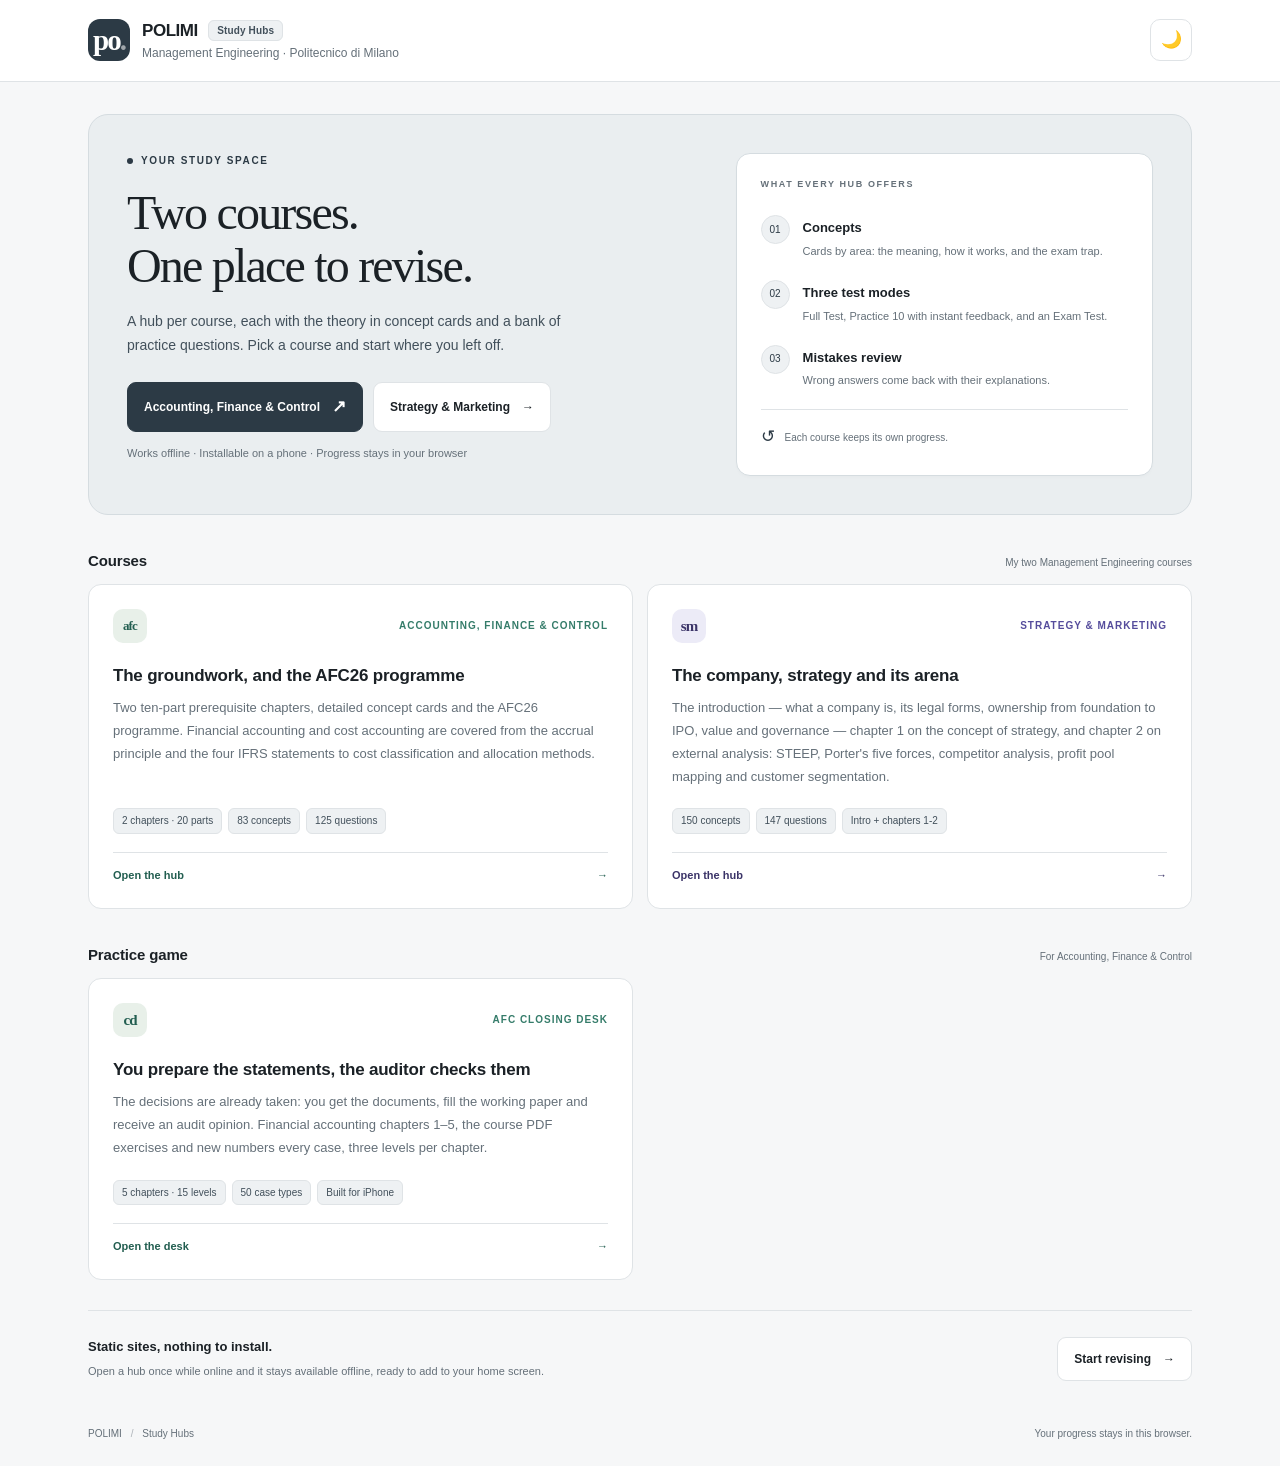
==== index.html @ f065247d "Add AFC Closing Desk: a statement-preparation game for iPhone A practice game for Accounting, Financ" ====
<!doctype html>
<html lang="en">
<head>
<meta charset="utf-8" />
<meta name="viewport" content="width=device-width, initial-scale=1, viewport-fit=cover" />
<title>POLIMI Study Hubs</title>
<meta name="description" content="Personal revision sites for my Management Engineering courses: concept cards and practice questions, one hub per course." />
<link rel="manifest" href="manifest.json" />
<link rel="icon" href="icon.svg" type="image/svg+xml" />
<link rel="apple-touch-icon" href="icon.svg" />
<meta name="theme-color" content="#2c3a45" />
<meta name="apple-mobile-web-app-capable" content="yes" />
<script>(function(){try{var t=localStorage.getItem('polimi_theme');if(!t){t=(window.matchMedia&&window.matchMedia('(prefers-color-scheme: dark)').matches)?'dark':'light';}document.documentElement.setAttribute('data-theme',t);}catch(e){}})();</script>
<link rel="stylesheet" href="portal.css" />
</head>
<body>
<a class="skip-link" href="#mainContent">Skip to content</a>
<header>
  <div class="header-inner">
    <div class="topbar">
      <div class="brand">
        <span class="brand-mark" aria-hidden="true">po<span>.</span></span>
        <div>
          <h1>POLIMI <span class="badge">Study Hubs</span></h1>
          <div class="small">Management Engineering · Politecnico di Milano</div>
        </div>
      </div>
      <button class="theme-toggle" id="themeToggle" title="Toggle dark mode" aria-label="Toggle dark mode">🌙</button>
    </div>
  </div>
</header>

<main id="mainContent" tabindex="-1">
  <div class="hero">
    <div class="hero-copy">
      <div class="eyebrow"><span class="status-dot" aria-hidden="true"></span> Your study space</div>
      <h2>Two courses.<br>One place to revise.</h2>
      <p>A hub per course, each with the theory in concept cards and a bank of practice questions. Pick a course and start where you left off.</p>
      <div class="hero-actions">
        <a class="primary" href="afc/index.html">Accounting, Finance &amp; Control <span aria-hidden="true">↗</span></a>
        <a class="ghost" href="sm/index.html">Strategy &amp; Marketing <span aria-hidden="true">→</span></a>
      </div>
      <div class="hero-note">Works offline · Installable on a phone · Progress stays in your browser</div>
    </div>
    <aside class="study-path" aria-label="What each hub offers">
      <div class="eyebrow">What every hub offers</div>
      <ol>
        <li><span class="step-number">01</span><div><strong>Concepts</strong><p>Cards by area: the meaning, how it works, and the exam trap.</p></div></li>
        <li><span class="step-number">02</span><div><strong>Three test modes</strong><p>Full Test, Practice 10 with instant feedback, and an Exam Test.</p></div></li>
        <li><span class="step-number">03</span><div><strong>Mistakes review</strong><p>Wrong answers come back with their explanations.</p></div></li>
      </ol>
      <div class="path-footer"><span aria-hidden="true">↺</span> Each course keeps its own progress.</div>
    </aside>
  </div>

  <div class="section-heading"><h3>Courses</h3><span class="small">My two Management Engineering courses</span></div>
  <div class="course-grid">
    <a class="course afc" href="afc/index.html">
      <div class="course-top">
        <span class="course-mark trigram" aria-hidden="true">afc</span>
        <span class="kicker">Accounting, Finance &amp; Control</span>
      </div>
      <h4>The groundwork, and the AFC26 programme</h4>
      <p>Two ten-part prerequisite chapters, detailed concept cards and the AFC26 programme. Financial accounting and cost accounting are covered from the accrual principle and the four IFRS statements to cost classification and allocation methods.</p>
      <div class="counts"><span>2 chapters · 20 parts</span><span>83 concepts</span><span>125 questions</span></div>
      <div class="course-open">Open the hub <span aria-hidden="true">→</span></div>
    </a>

    <a class="course sm" href="sm/index.html">
      <div class="course-top">
        <span class="course-mark" aria-hidden="true">sm</span>
        <span class="kicker">Strategy &amp; Marketing</span>
      </div>
      <h4>The company, strategy and its arena</h4>
      <p>The introduction — what a company is, its legal forms, ownership from foundation to IPO, value and governance — chapter 1 on the concept of strategy, and chapter 2 on external analysis: STEEP, Porter's five forces, competitor analysis, profit pool mapping and customer segmentation.</p>
      <div class="counts"><span>150 concepts</span><span>147 questions</span><span>Intro + chapters 1-2</span></div>
      <div class="course-open">Open the hub <span aria-hidden="true">→</span></div>
    </a>
  </div>

  <div class="section-heading"><h3>Practice game</h3><span class="small">For Accounting, Finance &amp; Control</span></div>
  <div class="course-grid">
    <a class="course afc" href="desk/index.html">
      <div class="course-top">
        <span class="course-mark" aria-hidden="true">cd</span>
        <span class="kicker">AFC Closing Desk</span>
      </div>
      <h4>You prepare the statements, the auditor checks them</h4>
      <p>The decisions are already taken: you get the documents, fill the working paper and receive an audit opinion. Financial accounting chapters 1–5, the course PDF exercises and new numbers every case, three levels per chapter.</p>
      <div class="counts"><span>5 chapters · 15 levels</span><span>50 case types</span><span>Built for iPhone</span></div>
      <div class="course-open">Open the desk <span aria-hidden="true">→</span></div>
    </a>
  </div>

  <div class="review-prompt">
    <div><strong>Static sites, nothing to install.</strong><p>Open a hub once while online and it stays available offline, ready to add to your home screen.</p></div>
    <a class="ghost" href="afc/index.html">Start revising <span aria-hidden="true">→</span></a>
  </div>
</main>
<footer class="site-footer"><span>POLIMI <span aria-hidden="true">/</span> Study Hubs</span><span>Your progress stays in this browser.</span></footer>

<script>
(function () {
  var btn = document.getElementById("themeToggle");
  function sync() {
    btn.textContent = document.documentElement.getAttribute("data-theme") === "dark" ? "☀️" : "🌙";
  }
  btn.addEventListener("click", function () {
    var cur = document.documentElement.getAttribute("data-theme") || "light";
    var next = cur === "dark" ? "light" : "dark";
    document.documentElement.setAttribute("data-theme", next);
    try { localStorage.setItem("polimi_theme", next); } catch (e) {}
    var meta = document.querySelector('meta[name="theme-color"]');
    if (meta) meta.content = next === "dark" ? "#12171a" : "#2c3a45";
    sync();
  });
  sync();
})();
</script>
</body>
</html>
---- portal.css ----
:root {
  color-scheme: light;
  --bg: #f6f7f8; --card: #fff; --text: #1b2126; --muted: #657079;
  --line: #dfe3e6; --accent: #2c3a45; --accent2: #465a68; --on-accent: #fff;
  --soft: #eef1f3; --text2: #42505b; --hero: #eaeef0; --hero-line: #d5dce0;
  --afc: #225e50; --afc2: #357c6a; --afc-soft: #e8f0e9;
  --sm: #3b3468; --sm2: #554c9c; --sm-soft: #ecebf7;
  --shadow: 0 2px 3px #1b212604; --shadow-md: 0 8px 24px #1b21260c;
}
[data-theme="dark"] {
  color-scheme: dark;
  --bg: #12171a; --card: #1b2126; --text: #e8eef1; --muted: #a3b0b8;
  --line: #333e45; --accent: #a9c6d6; --accent2: #b6cfdc; --on-accent: #17262e;
  --soft: #222a30; --text2: #c6d0d6; --hero: #20292f; --hero-line: #3a464e;
  --afc: #a6d4b8; --afc2: #7fc696; --afc-soft: #22352b;
  --sm: #b6b0f0; --sm2: #8d86d6; --sm-soft: #24243a;
  --shadow: 0 2px 3px #0001; --shadow-md: 0 8px 24px #0002;
}
* { box-sizing: border-box; }
body { margin: 0; font-family: -apple-system, BlinkMacSystemFont, "Segoe UI", Arial, sans-serif; background: var(--bg); color: var(--text); line-height: 1.55; -webkit-font-smoothing: antialiased; }
button { font: inherit; touch-action: manipulation; }
button:active { transform: translateY(1px); }
:focus-visible { outline: 3px solid var(--accent2); outline-offset: 4px; }
.skip-link { position: fixed; z-index: 100; left: 20px; top: -100px; background: var(--accent); color: var(--on-accent); padding: 12px 20px; border-radius: 8px; }
.skip-link:focus { top: 12px; }
header { position: sticky; top: 0; z-index: 20; background: var(--card); border-bottom: 1px solid var(--line); }
.header-inner { max-width: 1160px; margin: auto; padding: 18px 28px; }
.topbar, .brand { display: flex; align-items: center; gap: 12px; }
.topbar { justify-content: space-between; }
.brand-mark { width: 42px; height: 42px; display: grid; align-content: center; grid-auto-flow: column; justify-content: center; flex-shrink: 0; background: var(--accent); color: var(--on-accent); font: bold 29px Georgia, serif; border-radius: 12px; letter-spacing: -2px; }
.brand-mark span { opacity: .55; }
h1 { font-size: 17px; font-weight: 650; letter-spacing: -.45px; margin: 0; }
h1 .badge { margin-left: 6px; font-size: 10px; vertical-align: 2px; font-weight: 600; letter-spacing: .15px; border: 1px solid var(--line); background: var(--soft); border-radius: 6px; padding: 4px 8px; color: var(--text2); }
h2 { font-size: 28px; line-height: 1.25; letter-spacing: -.65px; margin: 0 0 12px; }
p { margin: 8px 0; }
.small { font-size: 12px; color: var(--muted); }
.theme-toggle { width: 42px; min-height: 42px; display: grid; place-items: center; font-size: 17px; border: 1px solid var(--line); background: var(--card); color: var(--text); border-radius: 10px; cursor: pointer; }
main { max-width: 1160px; margin: auto; padding: 32px 28px; min-height: calc(100vh - 210px); }
main:focus { outline: none; }
.hero { display: grid; grid-template-columns: 1.35fr 1fr; gap: 45px; background: var(--hero); border: 1px solid var(--hero-line); border-radius: 20px; padding: 38px; }
.eyebrow { text-transform: uppercase; font-size: 10px; font-weight: 700; letter-spacing: 1.6px; color: var(--accent); display: flex; align-items: center; gap: 8px; }
.status-dot { width: 6px; height: 6px; background: var(--accent); border-radius: 50%; }
.hero h2 { font: 48px/1.09 Georgia, "Times New Roman", serif; letter-spacing: -1.8px; margin: 19px 0 18px; }
.hero-copy > p { max-width: 460px; font-size: 14px; line-height: 1.7; color: var(--text2); }
.hero-actions { display: flex; flex-wrap: wrap; gap: 10px; margin-top: 24px; }
.hero-note { font-size: 11px; color: var(--muted); margin-top: 13px; }
.primary, .ghost { display: inline-flex; align-items: center; justify-content: center; gap: 12px; border: 1px solid var(--line); border-radius: 9px; background: var(--card); padding: 11px 16px; min-height: 44px; font-size: 12px; font-weight: 650; color: var(--text); text-decoration: none; cursor: pointer; transition: background .15s ease, box-shadow .15s ease; }
.primary { background: var(--accent); border-color: var(--accent); color: var(--on-accent); }
.primary:hover, .ghost:hover { box-shadow: var(--shadow-md); }
.ghost:hover { border-color: var(--accent); }
.hero-actions .primary span { font-size: 17px; }
.study-path { align-self: center; border-radius: 14px; background: var(--card); border: 1px solid var(--hero-line); padding: 24px; box-shadow: var(--shadow); }
.study-path .eyebrow { font-size: 9px; color: var(--muted); }
.study-path ol { list-style: none; padding: 0; margin: 23px 0 20px; }
.study-path li { display: flex; gap: 13px; margin-bottom: 20px; }
.study-path li:last-child { margin-bottom: 0; }
.step-number { display: grid; place-items: center; width: 29px; height: 29px; border: 1px solid var(--line); border-radius: 50%; flex-shrink: 0; background: var(--soft); color: var(--accent); font-size: 10px; }
.study-path strong { font-size: 13px; font-weight: 650; }
.study-path p { font-size: 11px; line-height: 1.55; color: var(--muted); margin: 3px 0 0; }
.path-footer { display: flex; align-items: center; gap: 10px; border-top: 1px solid var(--line); padding-top: 14px; font-size: 10px; color: var(--muted); }
.path-footer span { font-size: 17px; color: var(--accent); }
.section-heading { display: flex; justify-content: space-between; align-items: baseline; gap: 12px; margin: 34px 0 12px; }
.section-heading h3 { margin: 0; font-size: 15px; font-weight: 650; letter-spacing: -.15px; }
.section-heading .small { font-size: 10px; }
.course-grid { display: grid; grid-template-columns: repeat(2, 1fr); gap: 14px; }
.course { display: flex; flex-direction: column; min-width: 0; background: var(--card); border: 1px solid var(--line); border-radius: 13px; padding: 24px; text-decoration: none; color: inherit; transition: box-shadow .18s ease, border-color .18s ease, transform .18s ease; }
a.course:hover { transform: translateY(-3px); box-shadow: var(--shadow-md); border-color: var(--course, var(--accent)); }
.course-top { display: flex; justify-content: space-between; align-items: center; gap: 8px; }
.course-mark { width: 34px; height: 34px; display: grid; place-items: center; flex-shrink: 0; border-radius: 10px; background: var(--course-soft); color: var(--course); font: bold 15px Georgia, serif; letter-spacing: -1px; }
.course-mark.trigram { font-size: 13px; letter-spacing: -.8px; }
.course.afc { --course: var(--afc); --course-2: var(--afc2); --course-soft: var(--afc-soft); }
.course.sm { --course: var(--sm); --course-2: var(--sm2); --course-soft: var(--sm-soft); }
.course.upcoming { --course: var(--muted); --course-2: var(--muted); --course-soft: var(--soft); }
.kicker { font-size: 10px; color: var(--course-2, var(--accent2)); font-weight: 700; text-transform: uppercase; letter-spacing: 1px; }
.course h4 { font-size: 17px; font-weight: 650; margin: 20px 0 8px; letter-spacing: -.2px; }
.course p { color: var(--muted); font-size: 13px; line-height: 1.75; margin: 0 0 20px; }
.counts { display: flex; flex-wrap: wrap; gap: 6px; margin-top: auto; }
.counts span { font-size: 10px; border: 1px solid var(--line); background: var(--soft); border-radius: 6px; padding: 4px 8px; color: var(--text2); font-weight: 500; }
.course-open { display: flex; justify-content: space-between; align-items: center; gap: 10px; border-top: 1px solid var(--line); margin-top: 18px; padding-top: 14px; font-size: 11px; font-weight: 650; color: var(--course, var(--accent)); }
.course.upcoming { opacity: .72; }
.review-prompt { display: flex; align-items: center; justify-content: space-between; gap: 18px; margin-top: 30px; border-top: 1px solid var(--line); padding: 23px 0 0; }
.review-prompt strong { font-size: 13px; }
.review-prompt p { font-size: 11px; margin: 4px 0; color: var(--muted); }
.site-footer { max-width: 1160px; margin: 0 auto; padding: 10px 28px 24px; display: flex; justify-content: space-between; gap: 15px; font-size: 10px; color: var(--muted); }
.site-footer span span { padding: 0 6px; opacity: .5; }
@media (max-width: 1000px) {
  .hero { gap: 28px; padding: 30px; }
  .hero h2 { font-size: 42px; }
}
@media (max-width: 760px) {
  .header-inner { padding: 14px 18px; }
  main { padding: 22px 18px; }
  .hero { grid-template-columns: 1fr; gap: 28px; padding: 28px; }
  .hero-copy > p { max-width: none; }
  .study-path { padding: 20px; }
  .study-path p { font-size: 12px; }
  .section-heading { align-items: flex-start; flex-direction: column; gap: 4px; }
  .section-heading .small { font-size: 11px; }
  .site-footer { padding: 10px 18px 22px; flex-wrap: wrap; gap: 5px; }
  .review-prompt { align-items: flex-start; flex-direction: column; gap: 10px; }
  .review-prompt p { font-size: 12px; }
}
@media (max-width: 480px) {
  .brand { gap: 9px; }
  .brand-mark { width: 34px; height: 36px; font-size: 24px; border-radius: 9px; }
  h1 { font-size: 13px; letter-spacing: -.2px; }
  h1 .badge { display: none; }
  .header-inner { padding: 12px 14px; }
  main { padding: 18px 14px; }
  .hero { padding: 23px; border-radius: 14px; }
  .hero h2 { font-size: 39px; letter-spacing: -1.4px; }
  .hero-copy > p { font-size: 13px; }
  .hero-note { font-size: 10px; line-height: 1.7; }
  .hero-actions { flex-direction: column; }
  .hero-actions a { width: 100%; }
  .study-path { padding: 18px; }
  .course-grid { grid-template-columns: 1fr; gap: 12px; }
  .course { padding: 22px; }
}
@media (prefers-reduced-motion: reduce) {
  *, *::before, *::after { animation: none !important; transition: none !important; }
}
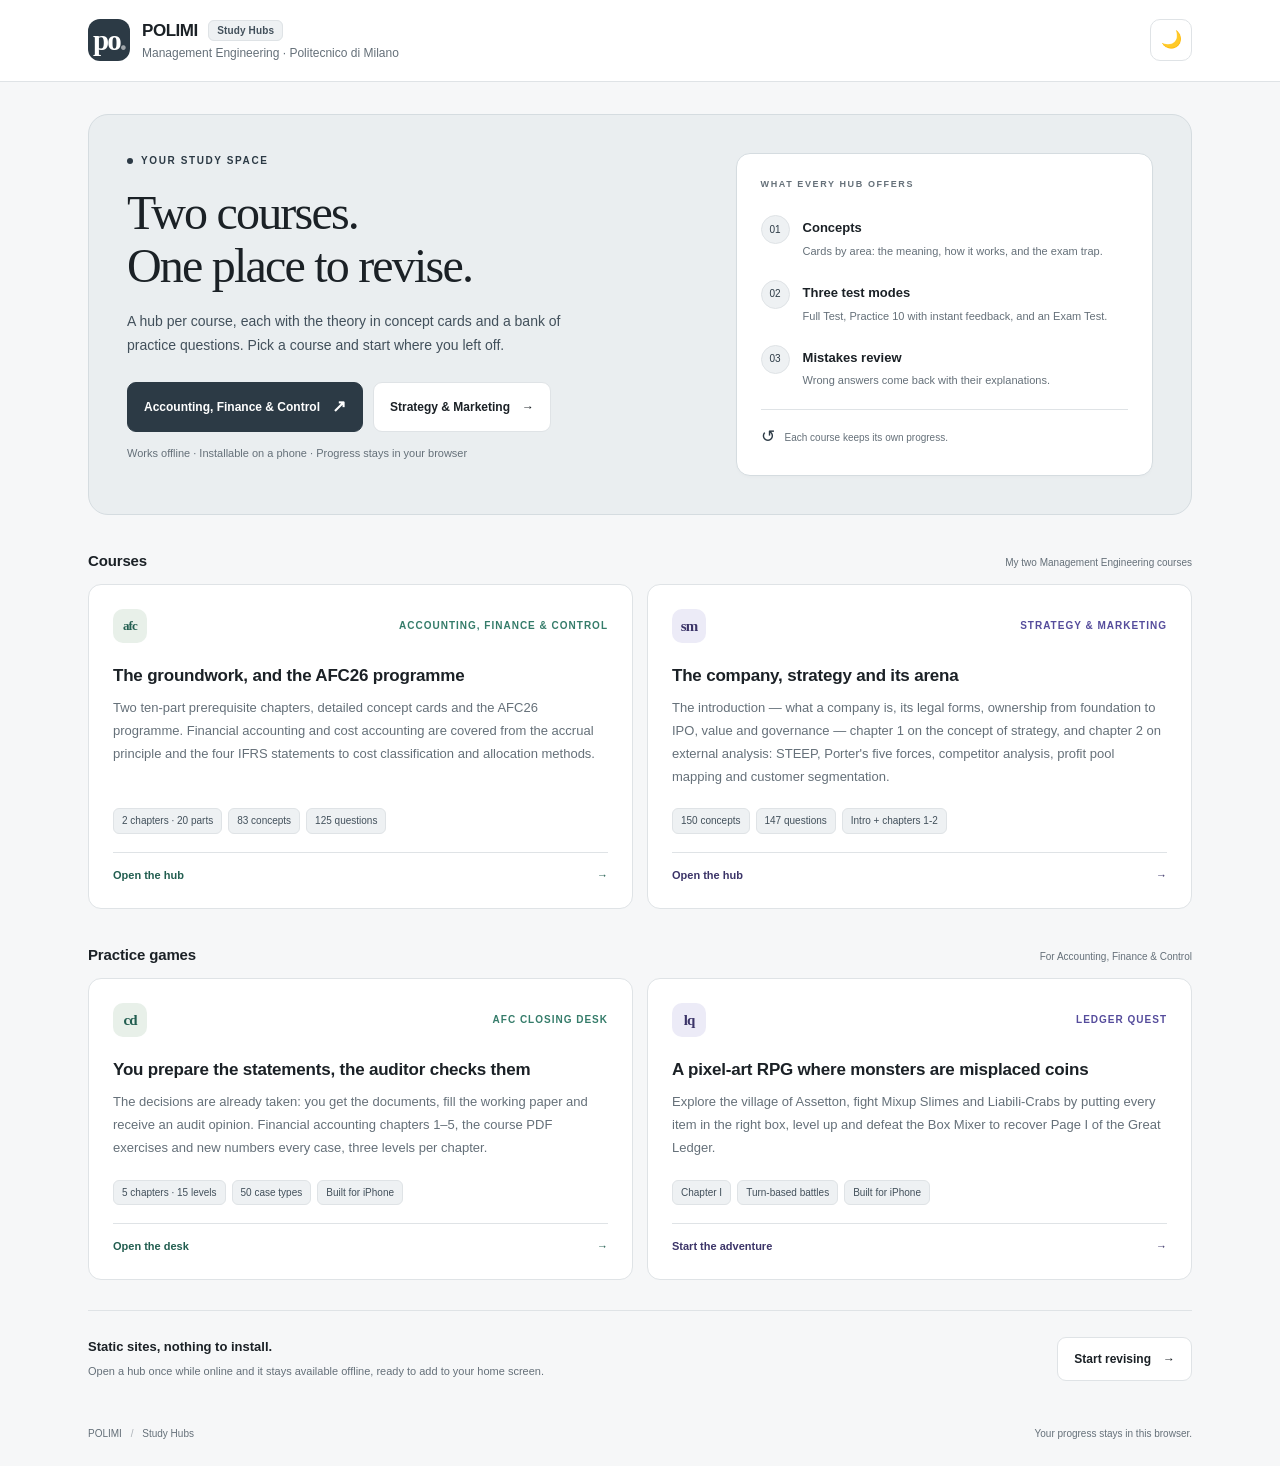
==== commit 85e94115: "Add Ledger Quest: a pixel-art accounting RPG (chapter I) A separate Game Boy-style game in quest/. T" ====
--- a/index.html
+++ b/index.html
@@ -78,7 +78,7 @@
     </a>
   </div>
 
-  <div class="section-heading"><h3>Practice game</h3><span class="small">For Accounting, Finance &amp; Control</span></div>
+  <div class="section-heading"><h3>Practice games</h3><span class="small">For Accounting, Finance &amp; Control</span></div>
   <div class="course-grid">
     <a class="course afc" href="desk/index.html">
       <div class="course-top">
@@ -89,6 +89,16 @@
       <p>The decisions are already taken: you get the documents, fill the working paper and receive an audit opinion. Financial accounting chapters 1–5, the course PDF exercises and new numbers every case, three levels per chapter.</p>
       <div class="counts"><span>5 chapters · 15 levels</span><span>50 case types</span><span>Built for iPhone</span></div>
       <div class="course-open">Open the desk <span aria-hidden="true">→</span></div>
+    </a>
+    <a class="course sm" href="quest/index.html">
+      <div class="course-top">
+        <span class="course-mark" aria-hidden="true">lq</span>
+        <span class="kicker">Ledger Quest</span>
+      </div>
+      <h4>A pixel-art RPG where monsters are misplaced coins</h4>
+      <p>Explore the village of Assetton, fight Mixup Slimes and Liabili-Crabs by putting every item in the right box, level up and defeat the Box Mixer to recover Page I of the Great Ledger.</p>
+      <div class="counts"><span>Chapter I</span><span>Turn-based battles</span><span>Built for iPhone</span></div>
+      <div class="course-open">Start the adventure <span aria-hidden="true">→</span></div>
     </a>
   </div>
 
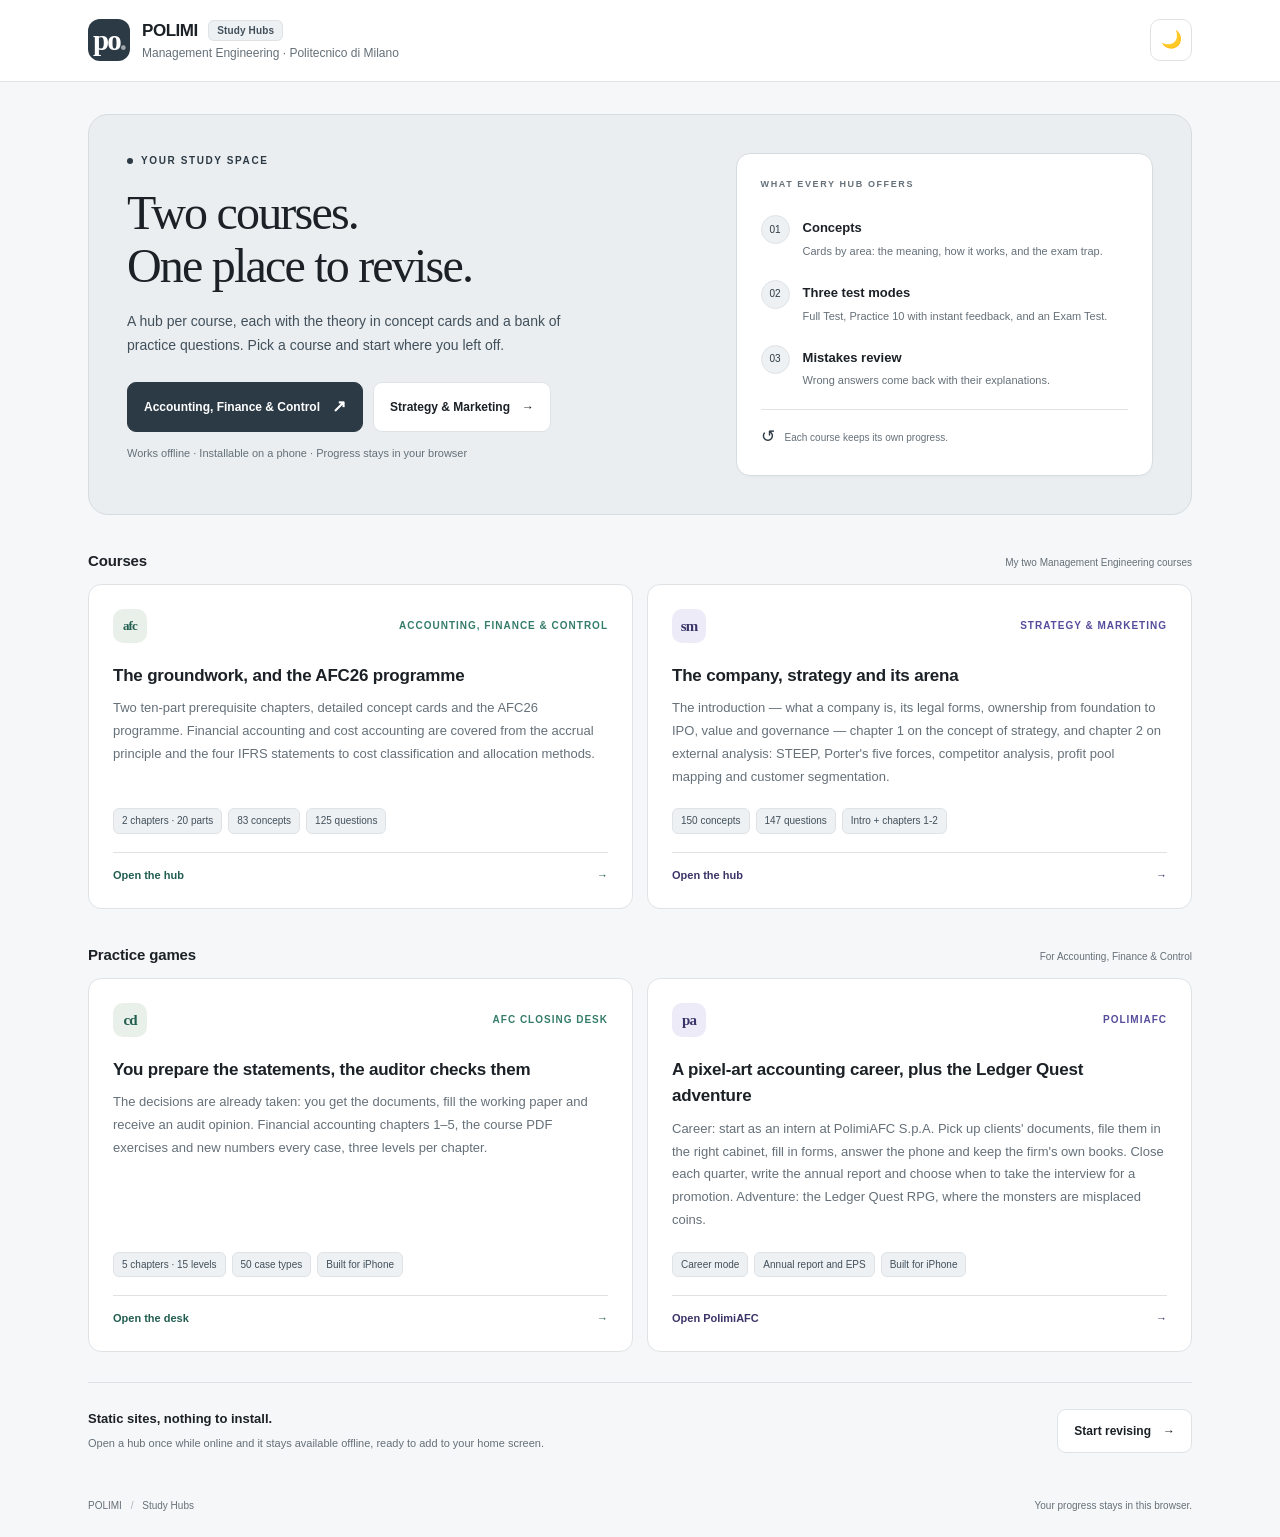
==== commit 49cbefc0: "PolimiAFC career mode: the office, job screens, quarter close, annual report and interviews The ques" ====
--- a/index.html
+++ b/index.html
@@ -92,13 +92,13 @@
     </a>
     <a class="course sm" href="quest/index.html">
       <div class="course-top">
-        <span class="course-mark" aria-hidden="true">lq</span>
-        <span class="kicker">Ledger Quest</span>
+        <span class="course-mark" aria-hidden="true">pa</span>
+        <span class="kicker">PolimiAFC</span>
       </div>
-      <h4>A pixel-art RPG where monsters are misplaced coins</h4>
-      <p>Explore the village of Assetton, fight Mixup Slimes and Liabili-Crabs by putting every item in the right box, level up and defeat the Box Mixer to recover Page I of the Great Ledger.</p>
-      <div class="counts"><span>Chapter I</span><span>Turn-based battles</span><span>Built for iPhone</span></div>
-      <div class="course-open">Start the adventure <span aria-hidden="true">→</span></div>
+      <h4>A pixel-art accounting career, plus the Ledger Quest adventure</h4>
+      <p>Career: start as an intern at PolimiAFC S.p.A. Pick up clients' documents, file them in the right cabinet, fill in forms, answer the phone and keep the firm's own books. Close each quarter, write the annual report and choose when to take the interview for a promotion. Adventure: the Ledger Quest RPG, where the monsters are misplaced coins.</p>
+      <div class="counts"><span>Career mode</span><span>Annual report and EPS</span><span>Built for iPhone</span></div>
+      <div class="course-open">Open PolimiAFC <span aria-hidden="true">→</span></div>
     </a>
   </div>
 
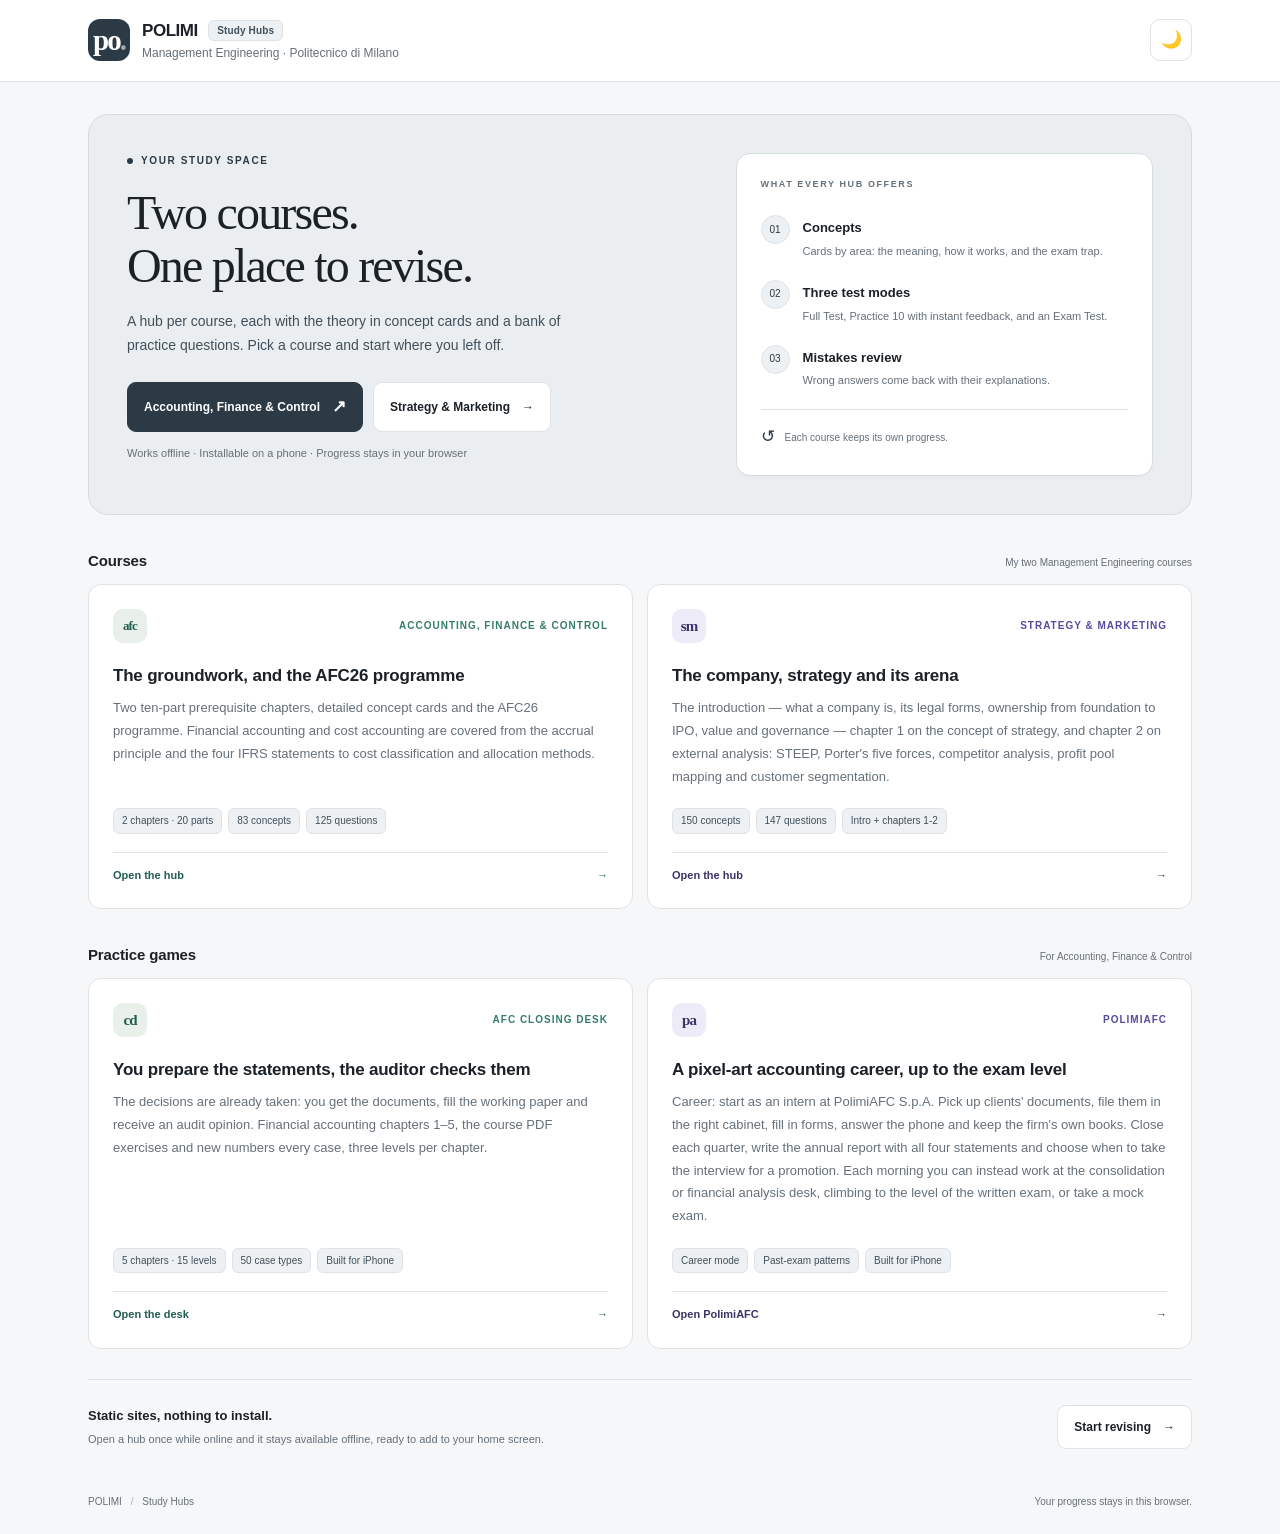
==== commit 07d00df0: "PolimiAFC: retire the Ledger Quest adventure, keep only the career The title screen now opens straig" ====
--- a/index.html
+++ b/index.html
@@ -95,9 +95,9 @@
         <span class="course-mark" aria-hidden="true">pa</span>
         <span class="kicker">PolimiAFC</span>
       </div>
-      <h4>A pixel-art accounting career, plus the Ledger Quest adventure</h4>
-      <p>Career: start as an intern at PolimiAFC S.p.A. Pick up clients' documents, file them in the right cabinet, fill in forms, answer the phone and keep the firm's own books. Close each quarter, write the annual report and choose when to take the interview for a promotion. Adventure: the Ledger Quest RPG, where the monsters are misplaced coins.</p>
-      <div class="counts"><span>Career mode</span><span>Annual report and EPS</span><span>Built for iPhone</span></div>
+      <h4>A pixel-art accounting career, up to the exam level</h4>
+      <p>Career: start as an intern at PolimiAFC S.p.A. Pick up clients' documents, file them in the right cabinet, fill in forms, answer the phone and keep the firm's own books. Close each quarter, write the annual report with all four statements and choose when to take the interview for a promotion. Each morning you can instead work at the consolidation or financial analysis desk, climbing to the level of the written exam, or take a mock exam.</p>
+      <div class="counts"><span>Career mode</span><span>Past-exam patterns</span><span>Built for iPhone</span></div>
       <div class="course-open">Open PolimiAFC <span aria-hidden="true">→</span></div>
     </a>
   </div>
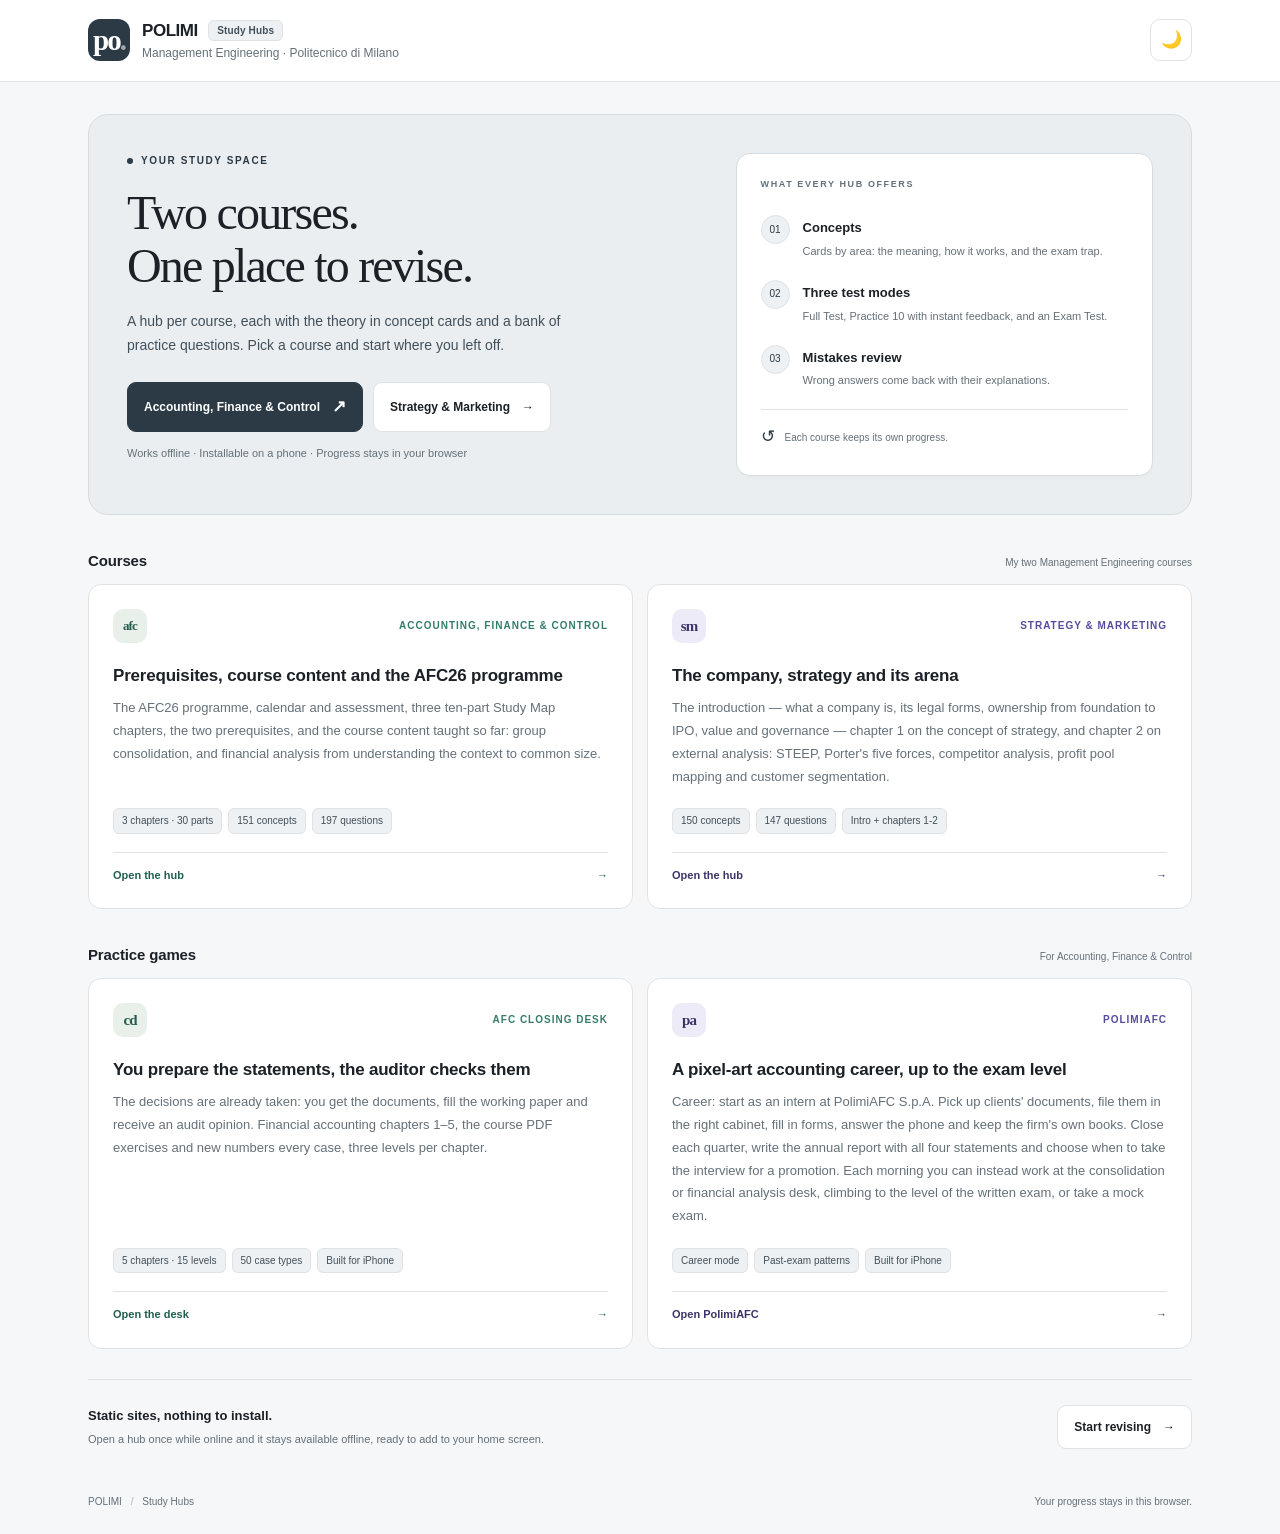
==== commit acfce2ea: "Rebuild the AFC hub from the course slides in Drive The hub was built from the two annexures alone. " ====
--- a/index.html
+++ b/index.html
@@ -60,9 +60,9 @@
         <span class="course-mark trigram" aria-hidden="true">afc</span>
         <span class="kicker">Accounting, Finance &amp; Control</span>
       </div>
-      <h4>The groundwork, and the AFC26 programme</h4>
-      <p>Two ten-part prerequisite chapters, detailed concept cards and the AFC26 programme. Financial accounting and cost accounting are covered from the accrual principle and the four IFRS statements to cost classification and allocation methods.</p>
-      <div class="counts"><span>2 chapters · 20 parts</span><span>83 concepts</span><span>125 questions</span></div>
+      <h4>Prerequisites, course content and the AFC26 programme</h4>
+      <p>The AFC26 programme, calendar and assessment, three ten-part Study Map chapters, the two prerequisites, and the course content taught so far: group consolidation, and financial analysis from understanding the context to common size.</p>
+      <div class="counts"><span>3 chapters · 30 parts</span><span>151 concepts</span><span>197 questions</span></div>
       <div class="course-open">Open the hub <span aria-hidden="true">→</span></div>
     </a>
 
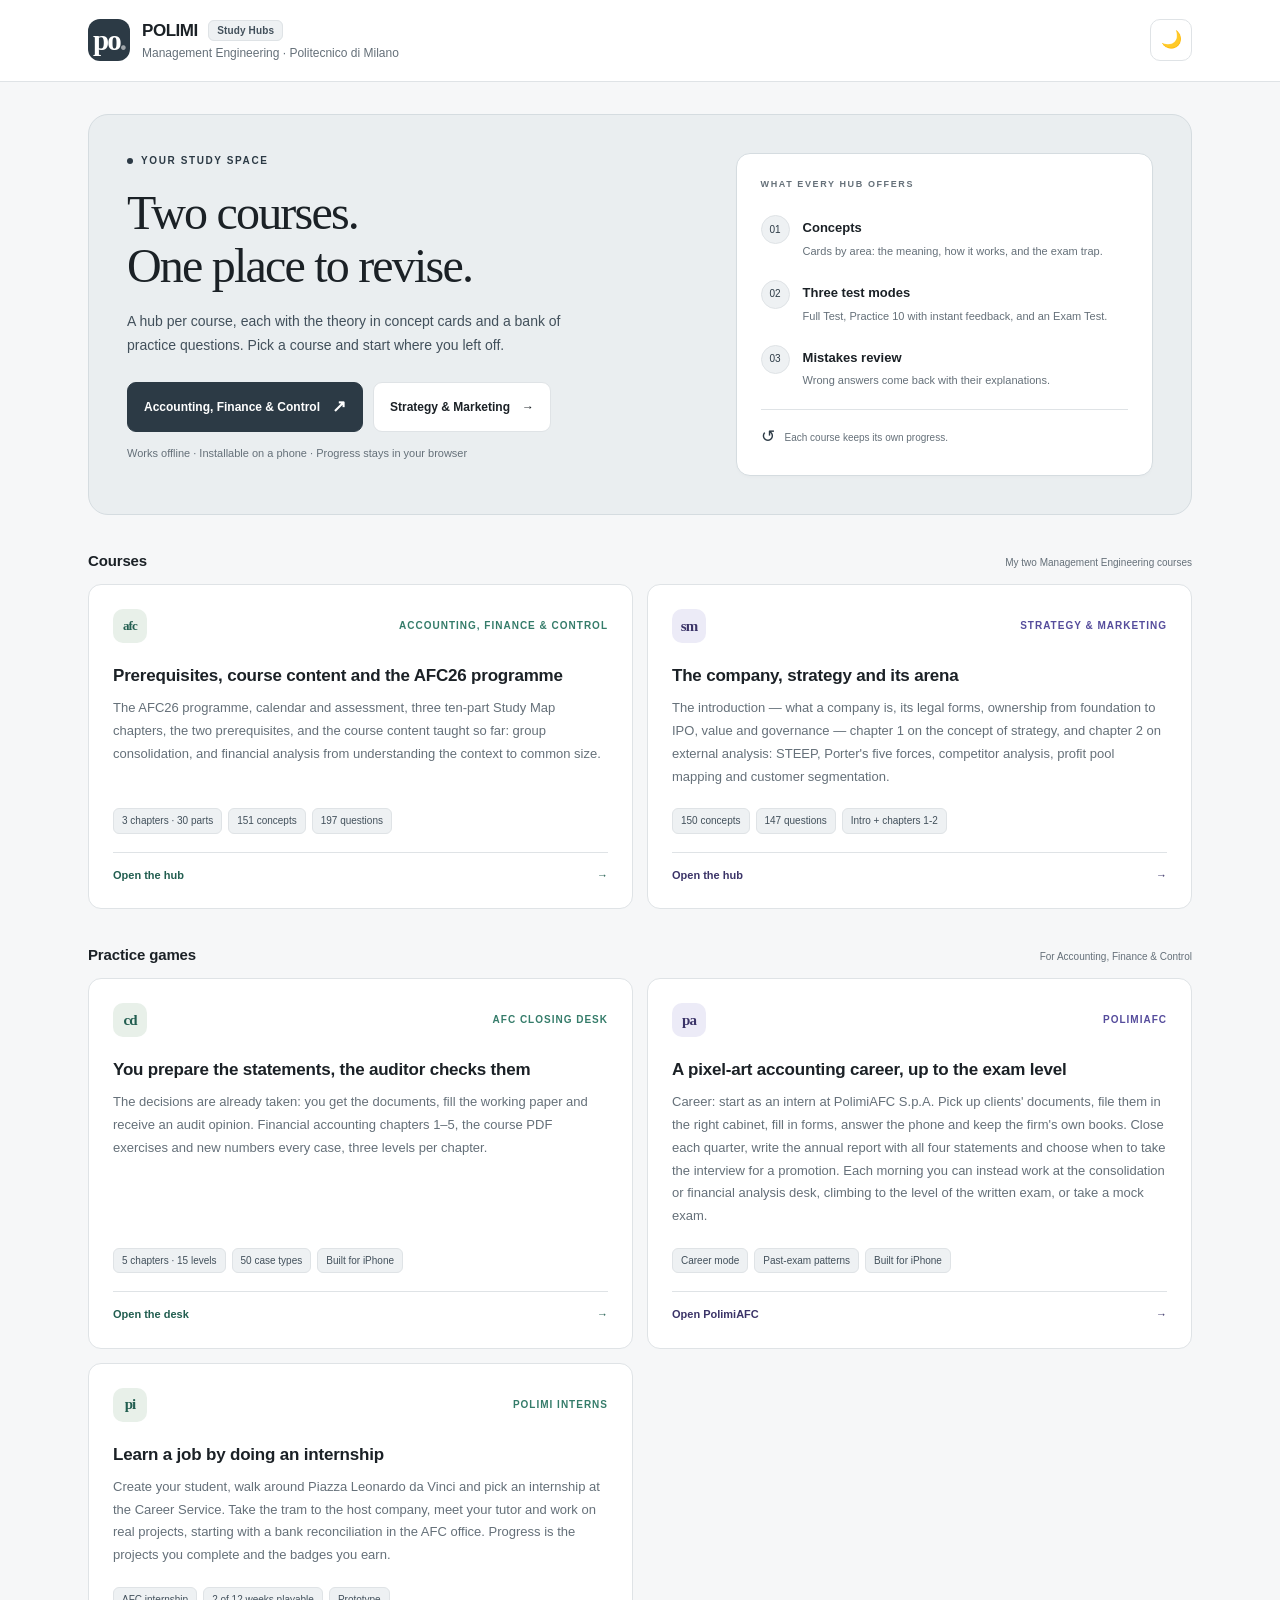
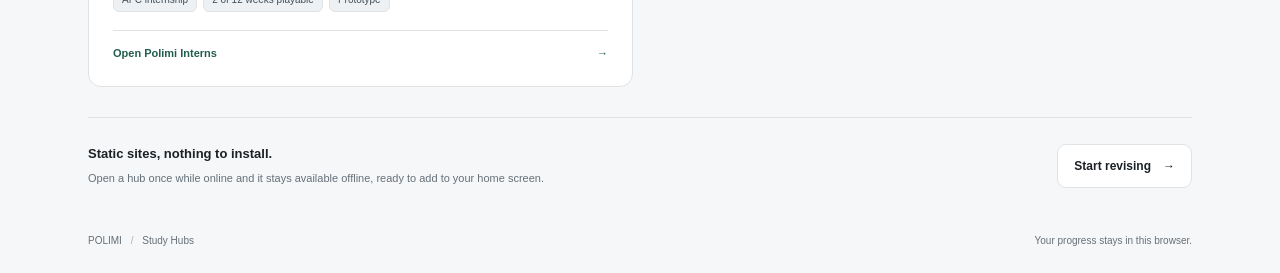
==== commit 7eed6b65: "Polimi Interns: add the pixel-art internship game as its own folder New self-contained game in inter" ====
--- a/index.html
+++ b/index.html
@@ -100,6 +100,16 @@
       <div class="counts"><span>Career mode</span><span>Past-exam patterns</span><span>Built for iPhone</span></div>
       <div class="course-open">Open PolimiAFC <span aria-hidden="true">→</span></div>
     </a>
+    <a class="course afc" href="interns/index.html">
+      <div class="course-top">
+        <span class="course-mark" aria-hidden="true">pi</span>
+        <span class="kicker">Polimi Interns</span>
+      </div>
+      <h4>Learn a job by doing an internship</h4>
+      <p>Create your student, walk around Piazza Leonardo da Vinci and pick an internship at the Career Service. Take the tram to the host company, meet your tutor and work on real projects, starting with a bank reconciliation in the AFC office. Progress is the projects you complete and the badges you earn.</p>
+      <div class="counts"><span>AFC internship</span><span>2 of 12 weeks playable</span><span>Prototype</span></div>
+      <div class="course-open">Open Polimi Interns <span aria-hidden="true">→</span></div>
+    </a>
   </div>
 
   <div class="review-prompt">
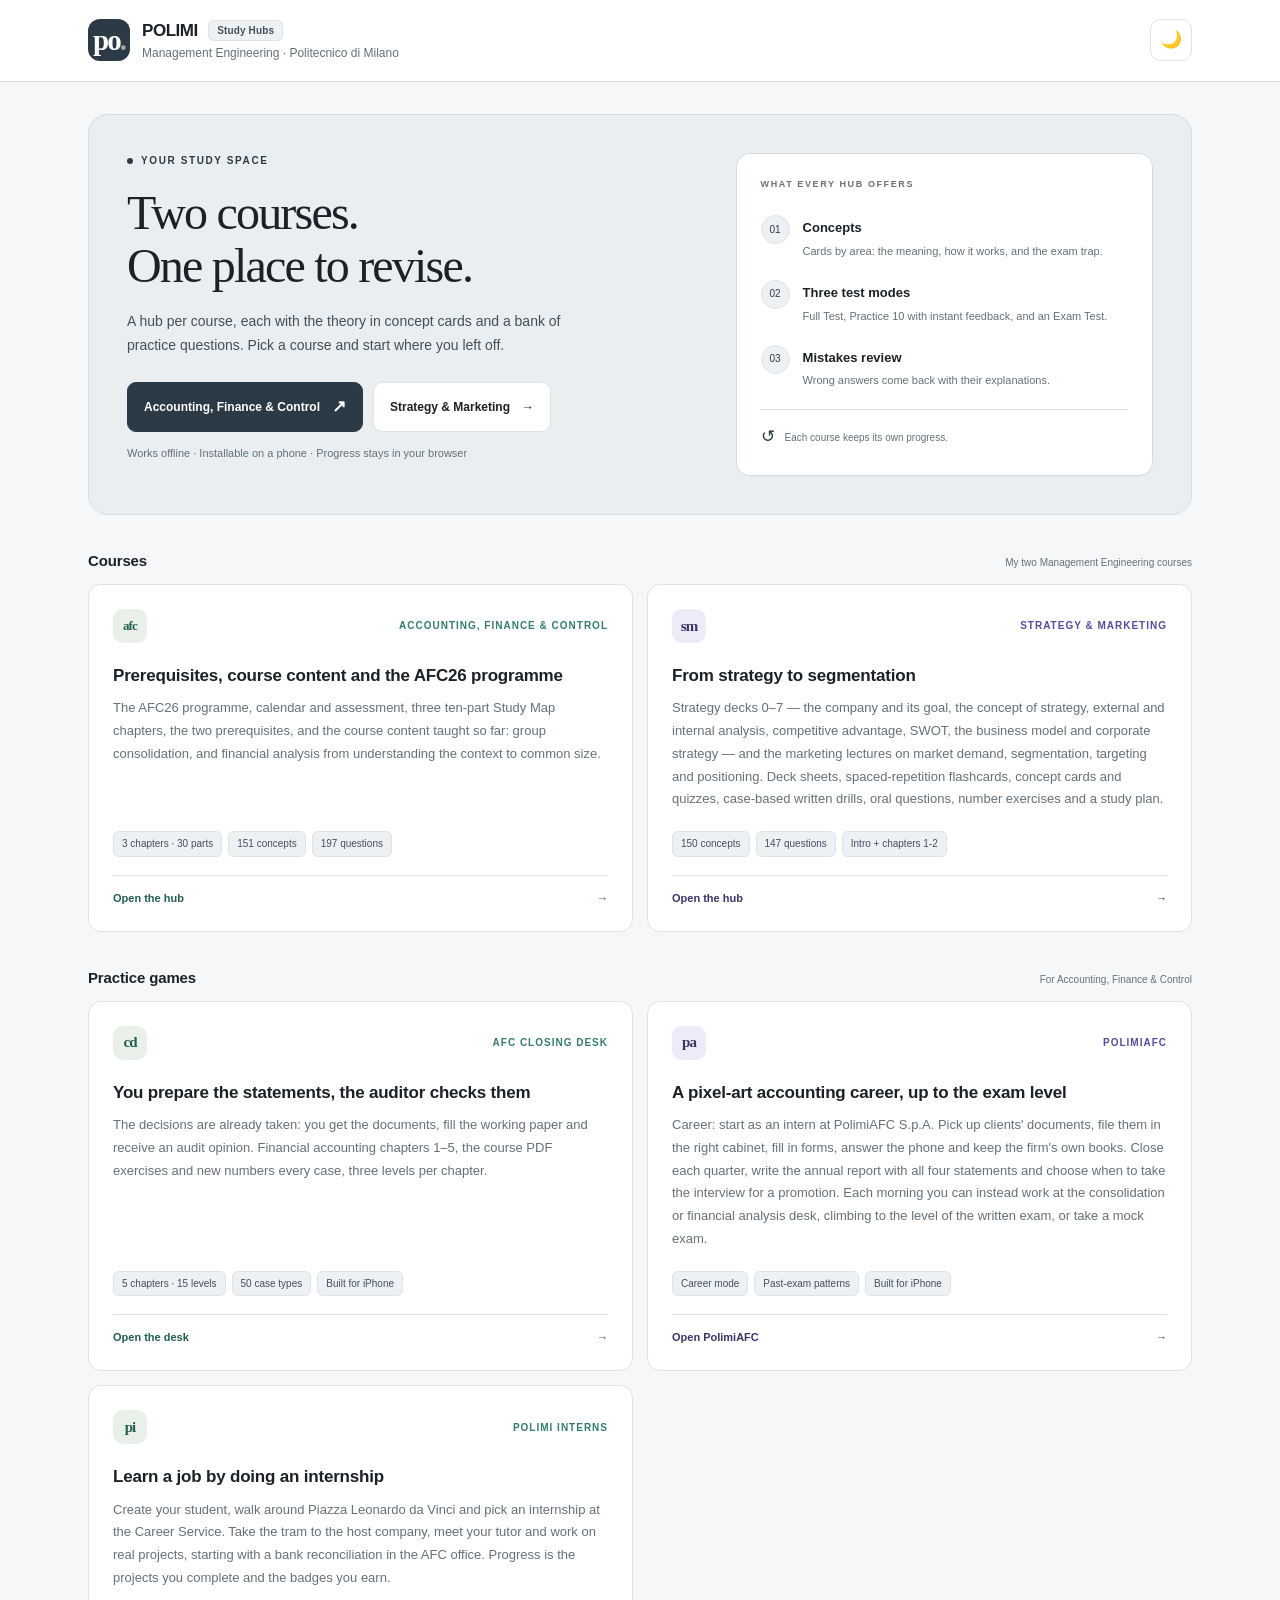
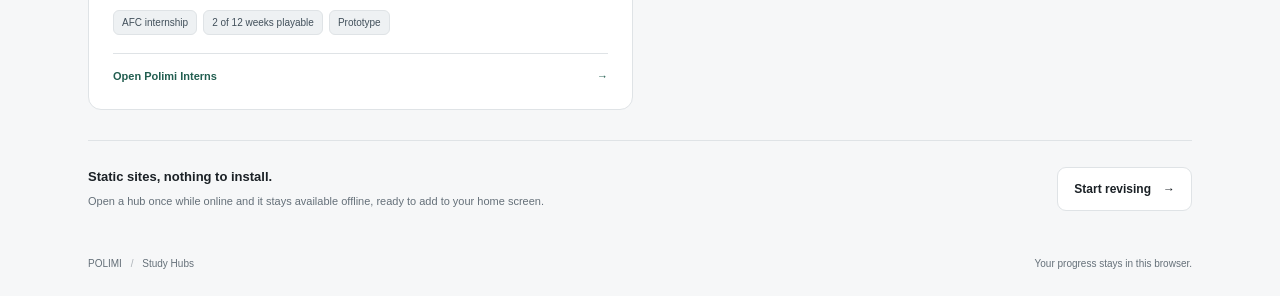
==== commit 62556d03: "Strategy & Marketing: study tools from Strategos, chapters 3-7 and marketing - Decks (study.js, cont" ====
--- a/index.html
+++ b/index.html
@@ -71,8 +71,8 @@
         <span class="course-mark" aria-hidden="true">sm</span>
         <span class="kicker">Strategy &amp; Marketing</span>
       </div>
-      <h4>The company, strategy and its arena</h4>
-      <p>The introduction — what a company is, its legal forms, ownership from foundation to IPO, value and governance — chapter 1 on the concept of strategy, and chapter 2 on external analysis: STEEP, Porter's five forces, competitor analysis, profit pool mapping and customer segmentation.</p>
+      <h4>From strategy to segmentation</h4>
+      <p>Strategy decks 0–7 — the company and its goal, the concept of strategy, external and internal analysis, competitive advantage, SWOT, the business model and corporate strategy — and the marketing lectures on market demand, segmentation, targeting and positioning. Deck sheets, spaced-repetition flashcards, concept cards and quizzes, case-based written drills, oral questions, number exercises and a study plan.</p>
       <div class="counts"><span>150 concepts</span><span>147 questions</span><span>Intro + chapters 1-2</span></div>
       <div class="course-open">Open the hub <span aria-hidden="true">→</span></div>
     </a>
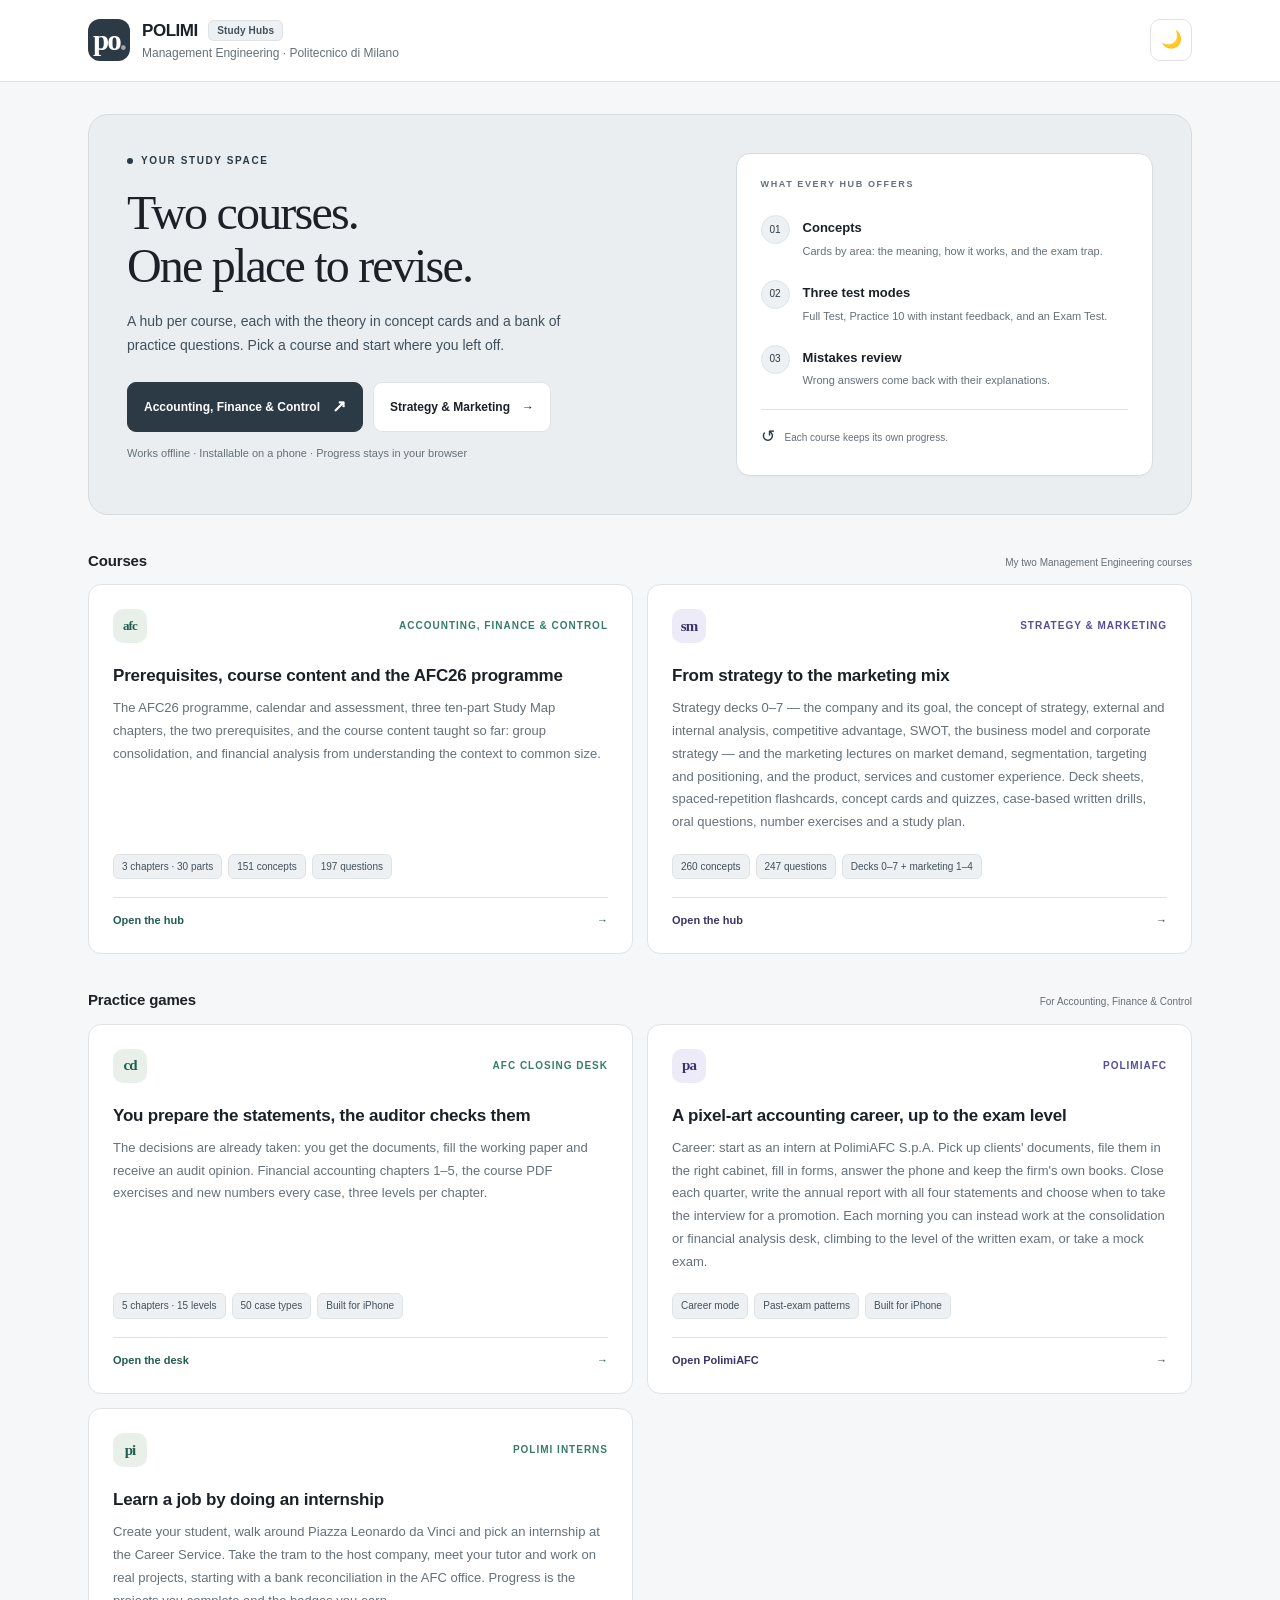
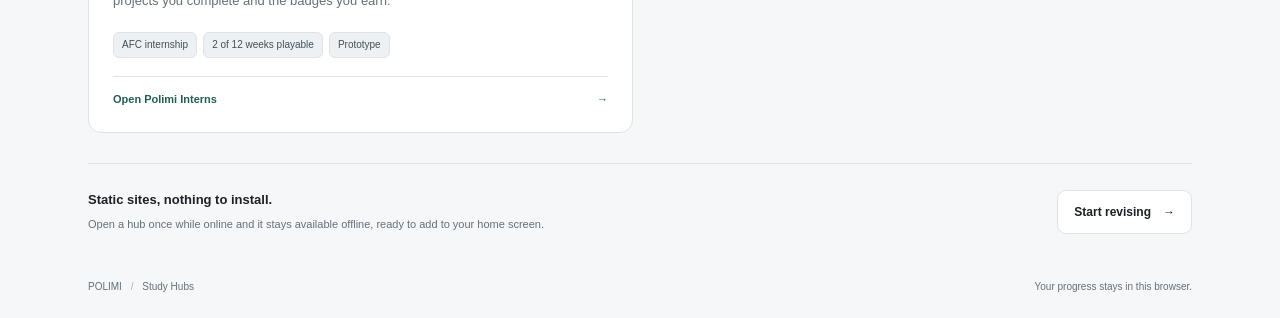
==== commit aa509399: "Strategy & Marketing: marketing lectures 3 and 4 from the slides Lecture 3 (targeting and positionin" ====
--- a/index.html
+++ b/index.html
@@ -71,9 +71,9 @@
         <span class="course-mark" aria-hidden="true">sm</span>
         <span class="kicker">Strategy &amp; Marketing</span>
       </div>
-      <h4>From strategy to segmentation</h4>
-      <p>Strategy decks 0–7 — the company and its goal, the concept of strategy, external and internal analysis, competitive advantage, SWOT, the business model and corporate strategy — and the marketing lectures on market demand, segmentation, targeting and positioning. Deck sheets, spaced-repetition flashcards, concept cards and quizzes, case-based written drills, oral questions, number exercises and a study plan.</p>
-      <div class="counts"><span>150 concepts</span><span>147 questions</span><span>Intro + chapters 1-2</span></div>
+      <h4>From strategy to the marketing mix</h4>
+      <p>Strategy decks 0–7 — the company and its goal, the concept of strategy, external and internal analysis, competitive advantage, SWOT, the business model and corporate strategy — and the marketing lectures on market demand, segmentation, targeting and positioning, and the product, services and customer experience. Deck sheets, spaced-repetition flashcards, concept cards and quizzes, case-based written drills, oral questions, number exercises and a study plan.</p>
+      <div class="counts"><span>260 concepts</span><span>247 questions</span><span>Decks 0–7 + marketing 1–4</span></div>
       <div class="course-open">Open the hub <span aria-hidden="true">→</span></div>
     </a>
   </div>
